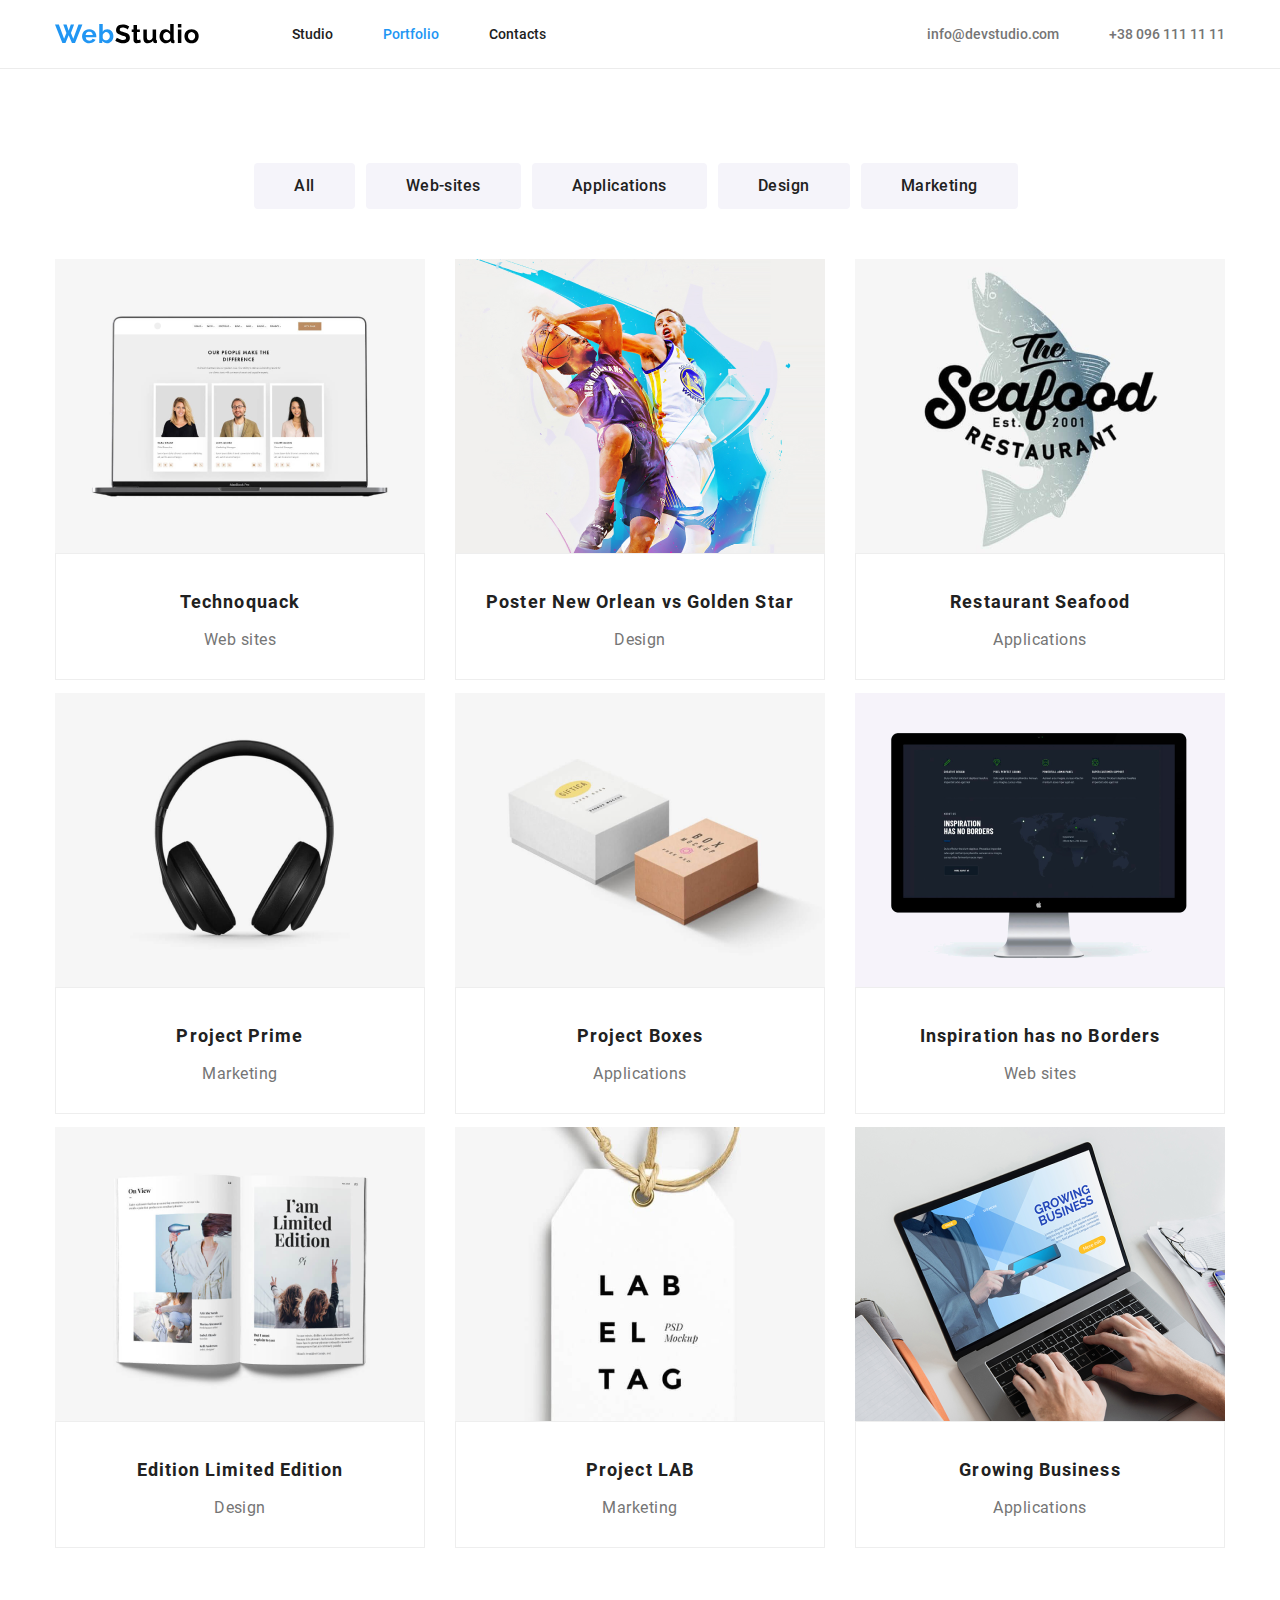
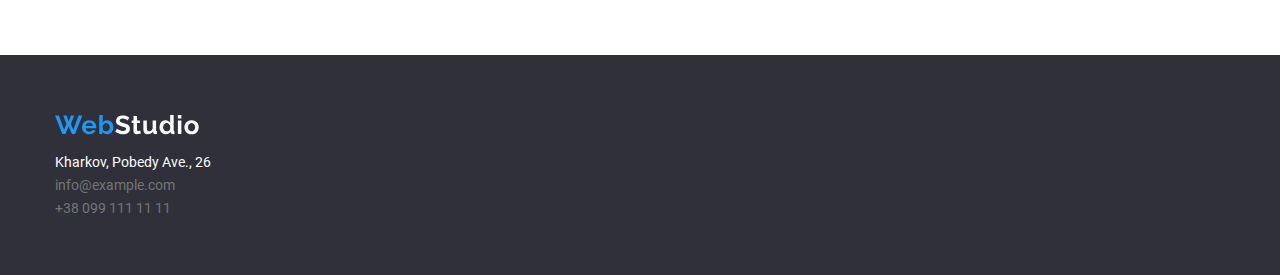
==== portfolio.html @ 290634b2 "sec" ====
<!DOCTYPE html>
<html lang="en">

<head>
	<meta charset="UTF-8">
	<link rel="stylesheet" href="css/styles.css">
	<title>Portfolio</title>
</head>

<body>
	<header class="header">
		<div class="container header-container">
			<a class="header-logo" href="#">
				<img src="img/webstudio-dark.svg" alt="webstudio" width="144" height="20">
			</a>
			<ul class="header-menu">
				<li class="header-menu-item">
					<a href="index.html">Studio</a>
				</li>
				<li class="header-menu-item">
					<a class="active" href="#">Portfolio</a>
				</li>
				<li class="header-menu-item">
					<a href="#footer">Contacts</a>
				</li>
			</ul>
			<ul class="header-menu-right">
				<li class="header-menu-right-item">
					<a href="mailto:info@devstudio.com">info@devstudio.com</a>
				</li>
				<li class="header-menu-right-item">
					<a href="tel:+380961111111">+38 096 111 11 11</a>
				</li>
			</ul>
		</div>
	</header>
	<main>
		<section class="card-link-space">
			<div class="container">
			  <a class="card-link" href="#">All</a>
			  <a class="card-link" href="#">Web-sites</a>
			  <a class="card-link" href="#">Applications</a>
			  <a class="card-link" href="#">Design</a>
			  <a class="card-link" href="#">Marketing</a>
			</div>
		</section>
		<section class="all">
			<div class="container">
				<div class="all-cards">
					<div class="all-card">
						<img src="img/all-1.png" alt="image" width="370" height="294">
						<div class="what">
							<h3 class="what-about">Technoquack</h3>
							<p class="job">Web sites</p>
						</div>
					</div>
					<div class="all-card">
						<img src="img/all-2.png" alt="image" width="370" height="294">
						<div class="what">
							<h3 class="what-about">Poster New Orlean vs Golden Star</h3>
							<p class="job">Design</p>
						</div>
					</div>
					<div class="all-card">
						<img src="img/all-3.png" alt="image" width="370" height="294">
						<div class="what">
							<h3 class="what-about">Restaurant Seafood</h3>
							<p class="job">Applications</p>
						</div>
					</div>
				</div>
				<div class="all-cards">
					<div class="all-card">
						<img src="img/all-4.png" alt="image" width="370" height="294">
						<div class="what">
							<h3 class="what-about">Project Prime</h3>
							<p class="job">Marketing</p>
						</div>
					</div>
					<div class="all-card">
						<img src="img/all-5.png" alt="image" width="370" height="294">
						<div class="what">
							<h3 class="what-about">Project Boxes</h3>
							<p class="job">Applications</p>
						</div>
					</div>
					<div class="all-card">
						<img src="img/all-6.png" alt="image" width="370" height="294">
						<div class="what">
							<h3 class="what-about">Inspiration has no Borders</h3>
							<p class="job">Web sites</p>
						</div>
					</div>
				</div>
				<div class="all-cards">
					<div class="all-card">
						<img src="img/all-7.png" alt="image" width="370" height="294">
						<div class="what">
							<h3 class="what-about">Edition Limited Edition</h3>
							<p class="job">Design</p>
						</div>
					</div>
					<div class="all-card">
						<img src="img/all-8.png" alt="image" width="370" height="294">
						<div class="what">
							<h3 class="what-about">Project LAB</h3>
							<p class="job">Marketing</p>
						</div>
					</div>
					<div class="all-card">
						<img src="img/all-9.png" alt="image" width="370" height="294">
						<div class="what">
							<h3 class="what-about">Growing Business</h3>
							<p class="job">Applications</p>
						</div>
					</div>
				</div>
			</div>
		</section>
	</main>
	<footer class="footer" id="footer">
		<div class="container">
			<a class="footer-logo" href="#">
				<img src="img/webstudio-white.svg" alt="webstudio" width="144" height="20">
			</a>
			<nav class="footer-menu">
				<p class="footer-menu-desc">Kharkov, Pobedy Ave., 26</p>
				<a class="footer-menu-item" href="mailto:info@example.com">info@example.com</a>
				<a class="footer-menu-item" href="tel:+380991111111">+38 099 111 11 11</a>
			</nav>
		</div>
	</footer>
</body>
</html>
---- css/styles.css ----
@import url('reset.css');

@font-face {
	font-family: 'Roboto';
	src: url('../fonts/Roboto-Regular.woff2') format('woff2'),
		url('../fonts/Roboto-Regular.woff') format('woff');
	font-weight: 400;
	font-style: normal;
	font-display: swap;
}

@font-face {
	font-family: 'Roboto';
	src: url('../fonts/Roboto-Medium.woff2') format('woff2'),
		url('../fonts/Roboto-Medium.woff') format('woff');
	font-weight: 500;
	font-style: normal;
	font-display: swap;
}

@font-face {
	font-family: 'Roboto';
	src: url('../fonts/Roboto-Bold.woff2') format('woff2'),
		url('../fonts/Roboto-Bold.woff') format('woff');
	font-weight: 700;
	font-style: normal;
	font-display: swap;
}

@font-face {
	font-family: 'Roboto';
	src: url('../fonts/Roboto-Black.woff2') format('woff2'),
		url('../fonts/Roboto-Black.woff') format('woff');
	font-weight: 900;
	font-style: normal;
	font-display: swap;
}

body {
	font-family: "Roboto";
	color: #212121;
	font-weight: 400;
	font-size: 14px;
}

.container {
	max-width: 1200px;
	padding: 0 15px;
	margin: 0 auto;
}

/* HEADER */
.header {
	padding: 24px 0;
	font-weight: 500;
	border-bottom: 1px solid #ECECEC;
}
.header-container {
	display: flex;
	align-items: center;
	justify-content: space-between;
}

.header-logo {
	margin-right: 93px;
}

.header-menu {
	display: flex;
	gap: 50px;
}

.header-menu-item {}

.header-menu-item a {
	color: inherit;
	text-decoration: none;
}

.header-menu-item a.active {
	color: #2196F3;
}

.header-menu-item:hover a {
	color: #2196F3;
}

.header-menu-right {
	display: flex;
	gap: 50px;
	margin-left: auto;
}

.header-menu-right-item {}

.header-menu-right-item a {
	color: #757575;
	text-decoration: none;
}

.header-menu-right-item:hover a {
	color: #2196F3;
}

/* HERO */

.hero {
	height: 600px;
	background: #2F303A;
	display: flex;
	align-items: center;
	text-align: center;
}

.hero-title {
	font-size: 44px;
	text-transform: uppercase;
	font-weight: 900;
	max-width: 700px;
	margin: 0 auto;
	color: #fff;
	margin-bottom: 30px;
	letter-spacing: 5px;
}

.hero-butoon {
	background: #2196F3;
	color: #fff;
	text-decoration: none;
	cursor: pointer;
	font-weight: 700;
	font-size: 16px;
	padding: 16px 46px 15px;
	border-radius: 4px;
	letter-spacing: 0.96px;
	display: inline-block;
}

.hero-butoon:hover {
	background: #1385e2;
}

/* ABOUT */
.about {
	padding: 94px 0 0;
}

.about-cards {
	display: flex;
	gap: 30px;
}

.about-card {
	flex: 1 1 25%;
}

.about-title {
	margin: 0 0 10px;
	text-transform: uppercase;
	font-weight: 700;
}

.about-desc {
	color: #757575;
	text-align: justify;
}

/* DO */

.do {
	padding: 94px 0;
}

.do-title {
	font-weight: 700;
	font-size: 36px;
	margin: 0 0 50px;
	text-align: center;
}

.do-cards {
	display: flex;
	gap: 30px;
}

.do-card {
	flex: 1 1 28%;
	/* width: 33.3333%*/
	/* flex-grow: 1; */
	/* flex-shrink: 1; */
	/* flex-basis: 300px; */
	height: 294px;
}

.do-card img {
	width: 100%;
	height: 100%;
	object-fit: cover;
}
.team {
	padding: 94px 0;
	background: #F5F4FA;
	height: 648px;
}
.team-cards {
	display: flex;
	gap: 30px;
}
.team-card {
	height: 260px;
	flex: 1 1 28%;
}
.team-card img {
	width: 100%;
	height: 100%;
	object-fit: cover;
}
.name {
	text-transform: uppercase;
	font-weight: 500;
	font-size: 16px;
	letter-spacing: 0.48px;
	text-align: center;
	line-height: normal; 
	padding: 30px 0 10px 0;

}
.portfol {
	border: 1px solid #FFF transparent;
    box-shadow: 0 0 2px 0 #2F303A;
    background: #FFF;
	border-radius: 2px;
}
.job {
	color: #757575;
    text-align: center;
    font-size: 16px;
    font-style: normal;
    font-weight: 400;
    line-height: normal;
    letter-spacing: 0.48px;
	padding: 0 0 30px 0;
}

/* FOOTER */

.footer {
	padding: 60px 0;
	background: #2F303A;
	color: #fff;
}

.footer-logo {
	display: inline-block;
	margin-bottom: 20px;
}

.footer-menu {
	display: flex;
	flex-flow: column;
	gap: 9px;
}

.footer-menu-desc {
	color: #fff;
}

.footer-menu-item {
	color: #757575;
	text-decoration: none;
	align-self: flex-start;
}

.footer-menu-item:hover {
	color: #1385e2;
}
.card-link {
	display: inline-block;
	text-align: center;
	font-weight: 500;
	font-size: 16px;
	color: #212121;
	background: #F5F4FA;
	border-radius: 4px;
	font-style: normal;
    font-weight: 500;
	padding: 10px 40px;
	text-decoration: none;
	line-height: 26px;
    letter-spacing: 0.48px;
	margin: 0 auto;
	margin-right: 8px;
}
.card-link:hover {
    background: #2196F3;
	color: #FFF;
}
.card-link-space {
	padding: 94px 0 50px 0;
	display: flex;
	row-gap: 8px;
}
.all {
	padding-bottom: 94px;
	background: #FFF;
	height: auto;
}
.all-cards {
    display: flex;
	gap: 30px;
	height: 404px;
	margin-bottom: 30px;
}
.all-card {
	height: 294px;
	flex: 1 1 28%;
}
.all-card img {
	width: 100%;
	height: 100%;
	object-fit: cover;
}
.what {
    border: 1px solid #EEE;
    background: #FFF;
}
.what-about {
	font-weight: 700;
	font-size: 18px;
	letter-spacing: 1.08px;
	text-align: center;
	line-height: 36px; 
	padding: 30px 0 10px 0;
	color: #212121;
}
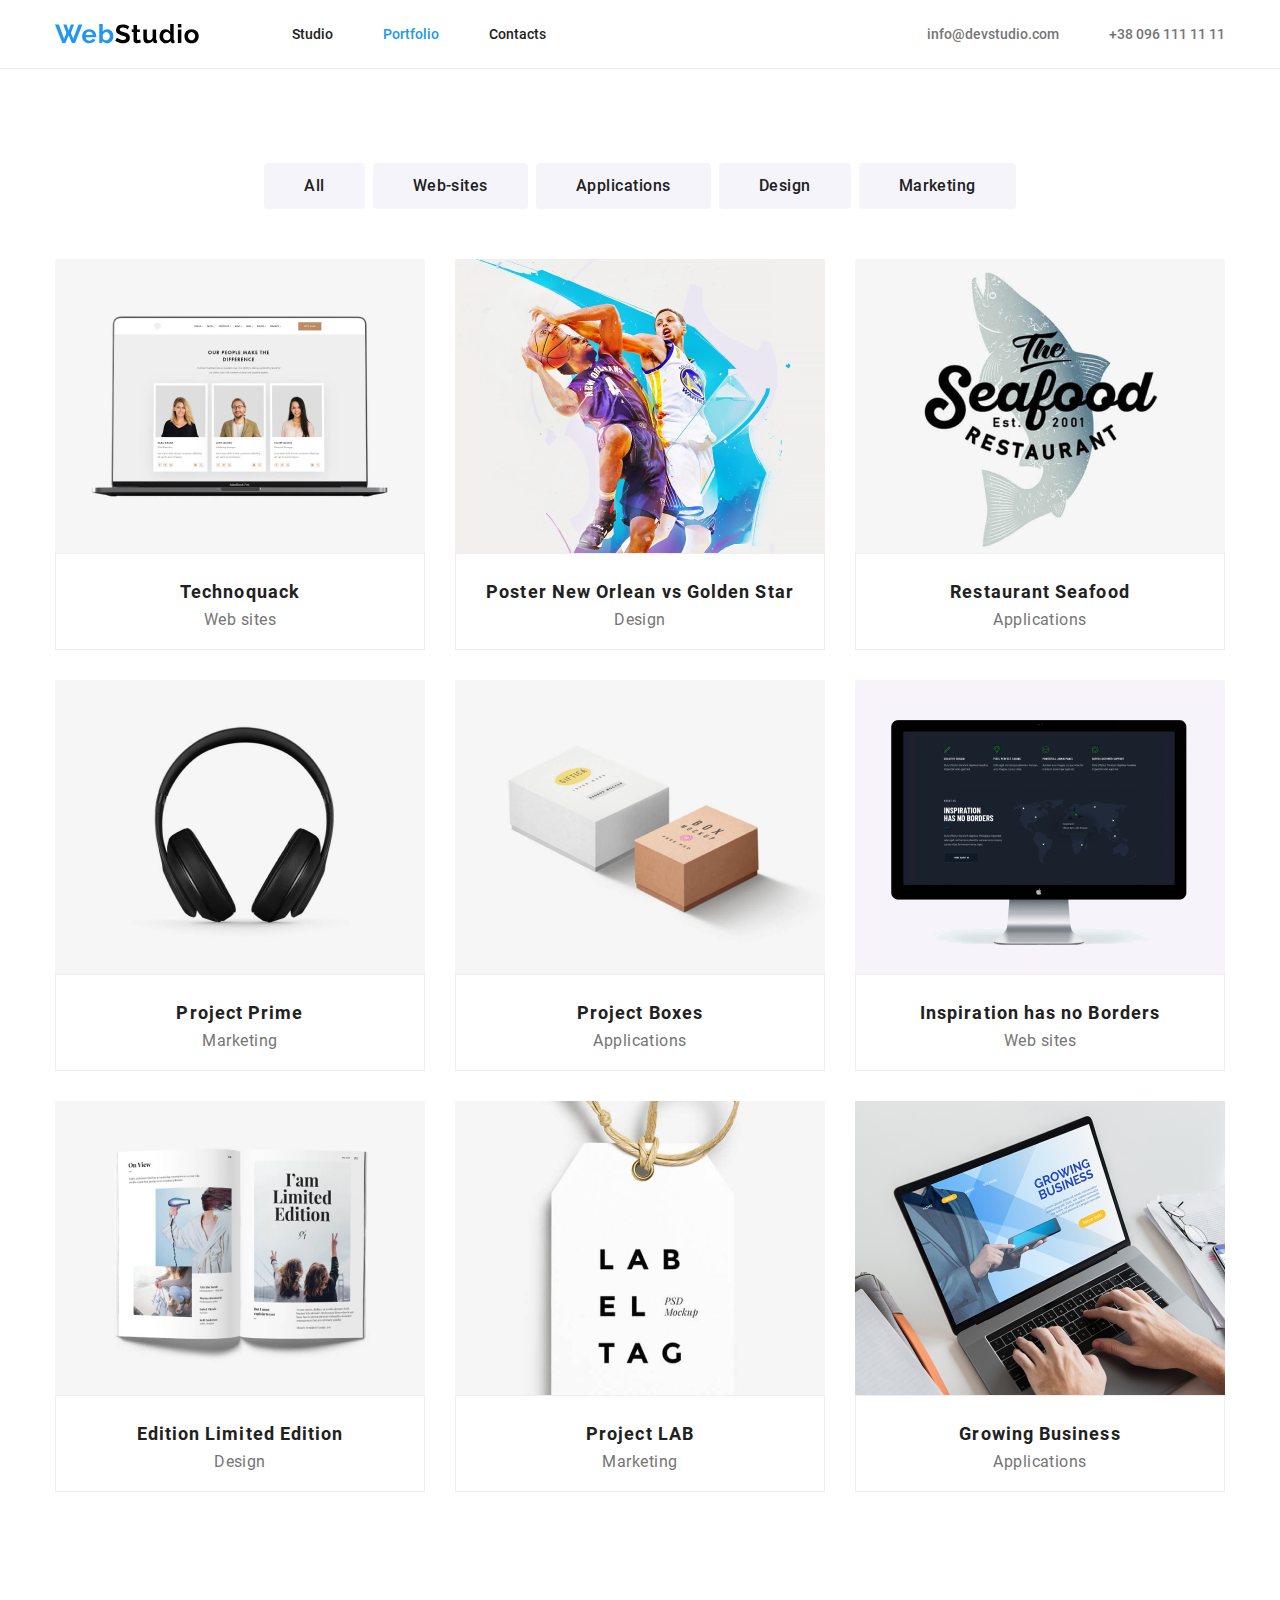
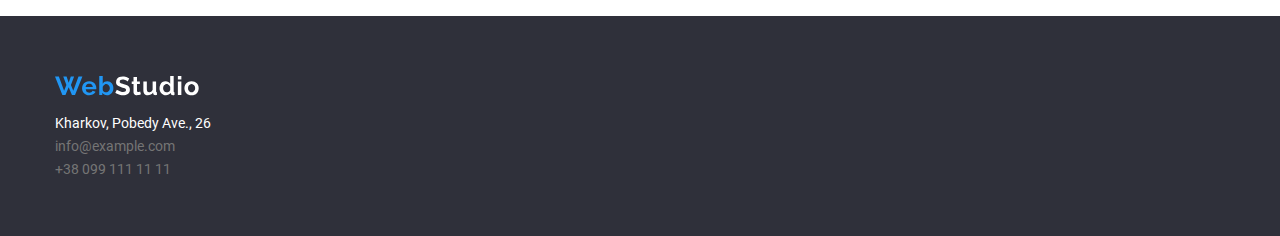
==== commit dabd2b4e: "dz mistakes" ====
--- a/portfolio.html
+++ b/portfolio.html
@@ -35,8 +35,8 @@
 		</div>
 	</header>
 	<main>
-		<section class="card-link-space">
-			<div class="container">
+		<section class="pad">
+			<div class="container card-link-space">
 			  <a class="card-link" href="#">All</a>
 			  <a class="card-link" href="#">Web-sites</a>
 			  <a class="card-link" href="#">Applications</a>
@@ -48,11 +48,11 @@
 			<div class="container">
 				<div class="all-cards">
 					<div class="all-card">
-						<img src="img/all-1.png" alt="image" width="370" height="294">
-						<div class="what">
-							<h3 class="what-about">Technoquack</h3>
-							<p class="job">Web sites</p>
-						</div>
+					  <img src="img/all-1.png" alt="image" width="370" height="294">
+					  <div class="what">
+						<h3 class="what-about">Technoquack</h3>
+						<p class="job">Web sites</p>
+					  </div>
 					</div>
 					<div class="all-card">
 						<img src="img/all-2.png" alt="image" width="370" height="294">
@@ -68,8 +68,6 @@
 							<p class="job">Applications</p>
 						</div>
 					</div>
-				</div>
-				<div class="all-cards">
 					<div class="all-card">
 						<img src="img/all-4.png" alt="image" width="370" height="294">
 						<div class="what">
@@ -91,8 +89,6 @@
 							<p class="job">Web sites</p>
 						</div>
 					</div>
-				</div>
-				<div class="all-cards">
 					<div class="all-card">
 						<img src="img/all-7.png" alt="image" width="370" height="294">
 						<div class="what">
--- a/css/styles.css
+++ b/css/styles.css
@@ -190,6 +190,7 @@
 	/* flex-shrink: 1; */
 	/* flex-basis: 300px; */
 	height: 294px;
+	position: relative;
 }
 
 .do-card img {
@@ -197,6 +198,22 @@
 	height: 100%;
 	object-fit: cover;
 }
+.do-card-title {
+	font-weight: 700;
+	color: #fff;
+	text-transform: uppercase;
+	height: 70px;
+	overflow: hidden;
+	padding: 10px;
+	display: flex;
+	align-items: center;
+	justify-content: center;
+	position: absolute;
+	bottom: 0;
+	left: 0;
+	right: 0;
+	background: rgba(47, 48, 58, .8);
+}
 .team {
 	padding: 94px 0;
 	background: #F5F4FA;
@@ -207,12 +224,12 @@
 	gap: 30px;
 }
 .team-card {
-	height: 260px;
 	flex: 1 1 28%;
+	box-shadow: 0 0 2px 0 #2F303A;
 }
 .team-card img {
 	width: 100%;
-	height: 100%;
+	height: 260px;
 	object-fit: cover;
 }
 .name {
@@ -221,15 +238,16 @@
 	font-size: 16px;
 	letter-spacing: 0.48px;
 	text-align: center;
-	line-height: normal; 
-	padding: 30px 0 10px 0;
+	line-height: normal;
+	margin-bottom: 10px;
+	/*padding: 30px 0 10px 0; */
 
 }
 .portfol {
-	border: 1px solid #FFF transparent;
-    box-shadow: 0 0 2px 0 #2F303A;
+	border: 1px solid #FFF;
     background: #FFF;
 	border-radius: 2px;
+	padding: 30px;
 }
 .job {
 	color: #757575;
@@ -239,7 +257,7 @@
     font-weight: 400;
     line-height: normal;
     letter-spacing: 0.48px;
-	padding: 0 0 30px 0;
+	/*padding: 0 0 30px 0; */
 }
 
 /* FOOTER */
@@ -274,55 +292,55 @@
 .footer-menu-item:hover {
 	color: #1385e2;
 }
+.pad {
+	padding: 94px 0 50px 0;
+}
 .card-link {
-	display: inline-block;
-	text-align: center;
 	font-weight: 500;
 	font-size: 16px;
 	color: #212121;
 	background: #F5F4FA;
 	border-radius: 4px;
-	font-style: normal;
-    font-weight: 500;
 	padding: 10px 40px;
 	text-decoration: none;
 	line-height: 26px;
     letter-spacing: 0.48px;
-	margin: 0 auto;
-	margin-right: 8px;
+	/*margin: 0 auto;
+	margin-right: 8px; */
 }
 .card-link:hover {
     background: #2196F3;
 	color: #FFF;
 }
 .card-link-space {
-	padding: 94px 0 50px 0;
-	display: flex;
-	row-gap: 8px;
+	display: flex;
+	gap: 8px;
+	justify-content: center;
 }
 .all {
 	padding-bottom: 94px;
 	background: #FFF;
-	height: auto;
+	/*height: auto; */
 }
 .all-cards {
     display: flex;
+	flex-wrap: wrap;
 	gap: 30px;
-	height: 404px;
+	/*height: 404px; */
 	margin-bottom: 30px;
 }
 .all-card {
-	height: 294px;
 	flex: 1 1 28%;
 }
-.all-card img {
+/*.cartn all-card img {
 	width: 100%;
 	height: 100%;
 	object-fit: cover;
-}
+} */
 .what {
     border: 1px solid #EEE;
     background: #FFF;
+	padding: 20px;
 }
 .what-about {
 	font-weight: 700;
@@ -330,7 +348,7 @@
 	letter-spacing: 1.08px;
 	text-align: center;
 	line-height: 36px; 
-	padding: 30px 0 10px 0;
+	 
 	color: #212121;
 }
 
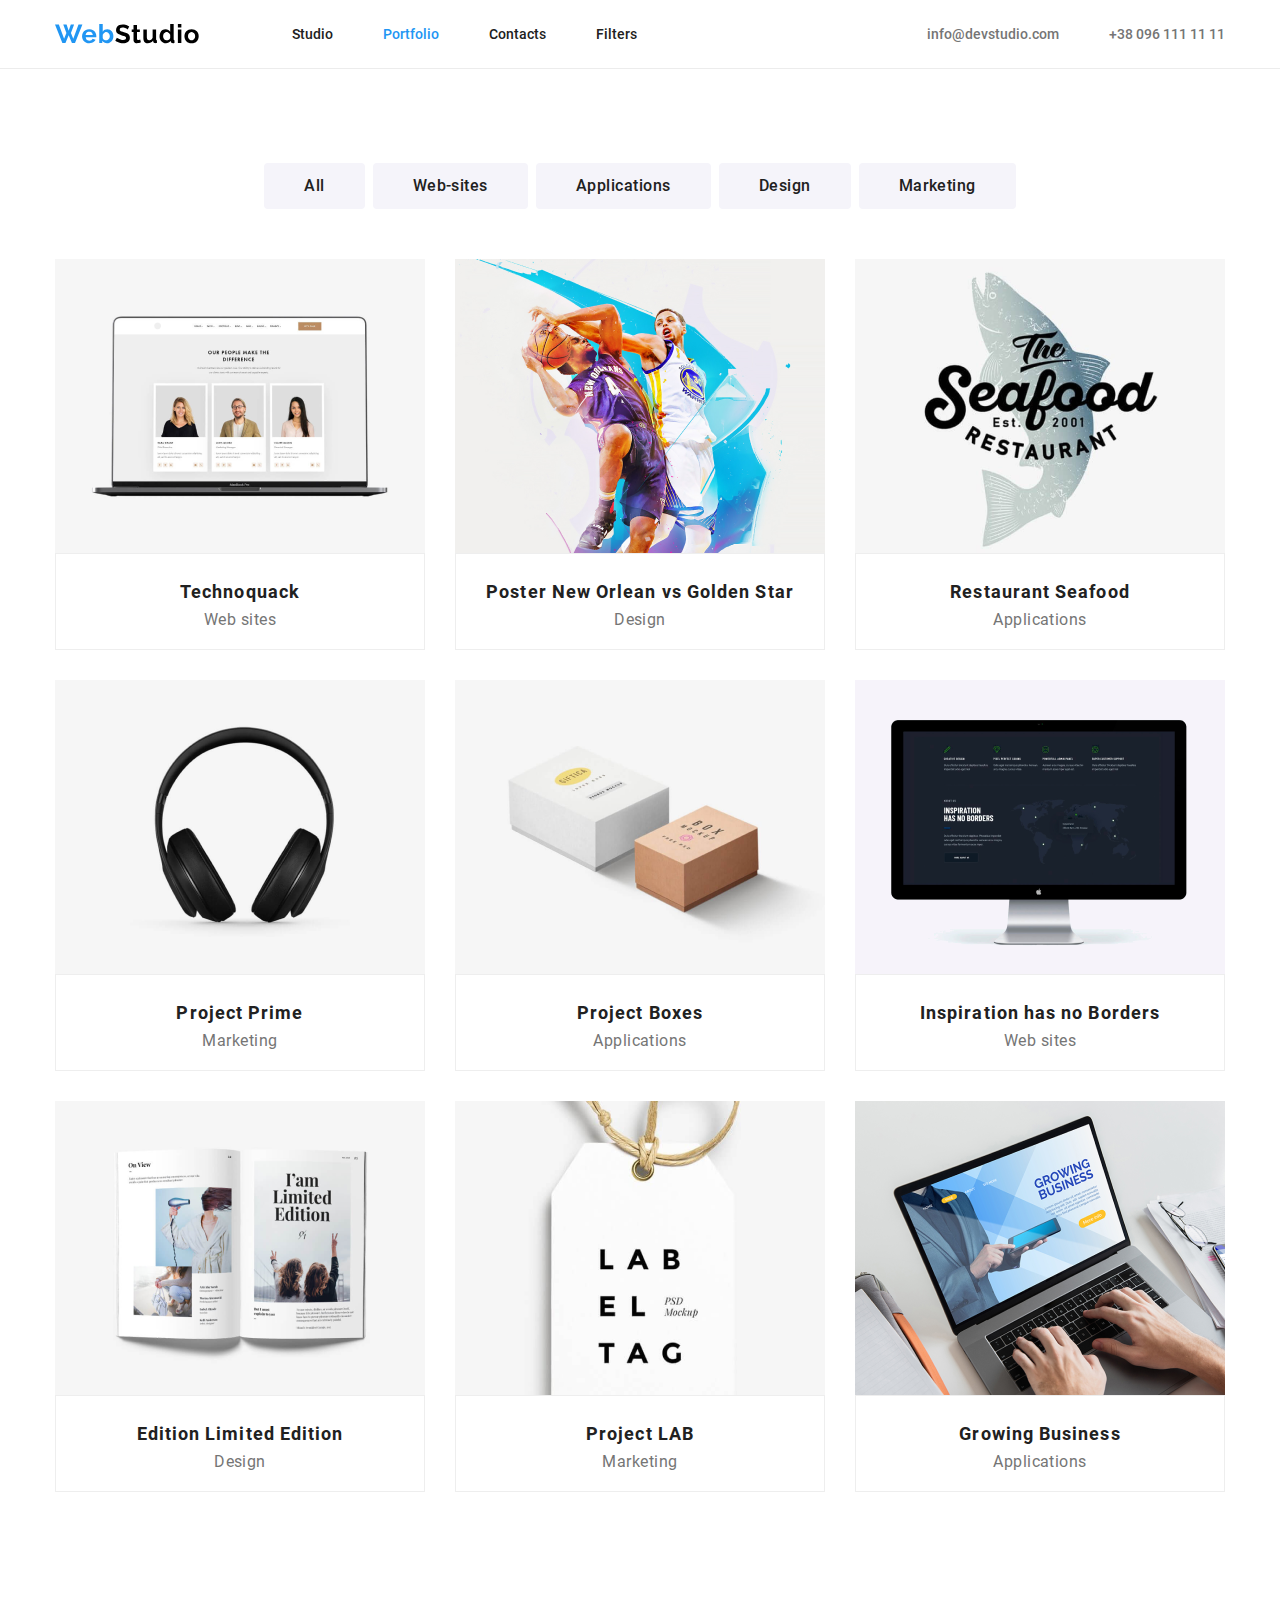
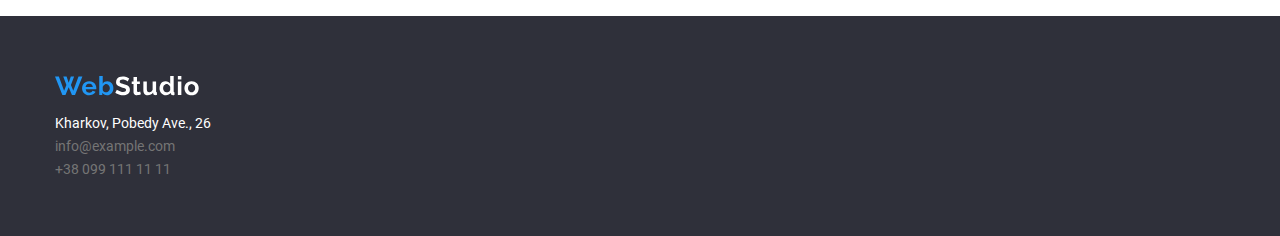
==== commit f725a24a: "half" ====
--- a/portfolio.html
+++ b/portfolio.html
@@ -13,7 +13,7 @@
 			<a class="header-logo" href="#">
 				<img src="img/webstudio-dark.svg" alt="webstudio" width="144" height="20">
 			</a>
-			<ul class="header-menu">
+			<ul class="header-menu cartn">
 				<li class="header-menu-item">
 					<a href="index.html">Studio</a>
 				</li>
@@ -22,6 +22,31 @@
 				</li>
 				<li class="header-menu-item">
 					<a href="#footer">Contacts</a>
+				</li>
+				<li class="header-menu-item">
+					<a href="#">Filters</a>
+					<ul class="header-second-menu">
+						<li class="second-menu">
+							<a href="#">Web sites</a>
+						</li>
+						<li class="second-menu">
+							<a href="#">Design</a>
+						</li>
+						<li>
+							<a href="#">Applications</a>
+						</li>
+						<li>
+							<a href="#">Marketing</a>
+						</li>
+						<li>
+							<a href="#">More</a>
+							<ul>
+								<li>
+                                   <a href="#">All</a>
+								</li>
+							</ul>
+						</li>
+					</ul>
 				</li>
 			</ul>
 			<ul class="header-menu-right">
@@ -48,63 +73,117 @@
 			<div class="container">
 				<div class="all-cards">
 					<div class="all-card">
-					  <img src="img/all-1.png" alt="image" width="370" height="294">
+					  <div class="cartn">
+					    <img src="img/all-1.png" alt="image" width="370" height="294">
+					    <div class="absolute">The resource offers comprehensive offers
+						 with different levels of functionality and services. All this
+						 will allow the visitor to obtain useful information about the
+						 company or individual.</div>
+					  </div>
 					  <div class="what">
 						<h3 class="what-about">Technoquack</h3>
 						<p class="job">Web sites</p>
 					  </div>
 					</div>
 					<div class="all-card">
-						<img src="img/all-2.png" alt="image" width="370" height="294">
+						<div class="cartn">
+						  <img src="img/all-2.png" alt="image" width="370" height="294">
+						  <div class="absolute">The resource offers comprehensive offers
+							 with different levels of functionality and services. All this
+							 will allow the visitor to obtain useful information about the
+							 company or individual.</div>
+						  </div>
 						<div class="what">
 							<h3 class="what-about">Poster New Orlean vs Golden Star</h3>
 							<p class="job">Design</p>
 						</div>
 					</div>
 					<div class="all-card">
-						<img src="img/all-3.png" alt="image" width="370" height="294">
+						<div class="cartn">
+							<img src="img/all-3.png" alt="image" width="370" height="294">
+							<div class="absolute">The resource offers comprehensive offers
+							 with different levels of functionality and services. All this
+							 will allow the visitor to obtain useful information about the
+							 company or individual.</div>
+						</div>
 						<div class="what">
 							<h3 class="what-about">Restaurant Seafood</h3>
 							<p class="job">Applications</p>
 						</div>
 					</div>
 					<div class="all-card">
-						<img src="img/all-4.png" alt="image" width="370" height="294">
+						<div class="cartn">
+							<img src="img/all-4.png" alt="image" width="370" height="294">
+							<div class="absolute">The resource offers comprehensive offers
+							 with different levels of functionality and services. All this
+							 will allow the visitor to obtain useful information about the
+							 company or individual.</div>
+						  </div>
 						<div class="what">
 							<h3 class="what-about">Project Prime</h3>
 							<p class="job">Marketing</p>
 						</div>
 					</div>
 					<div class="all-card">
-						<img src="img/all-5.png" alt="image" width="370" height="294">
+						<div class="cartn">
+							<img src="img/all-5.png" alt="image" width="370" height="294">
+							<div class="absolute">The resource offers comprehensive offers
+							 with different levels of functionality and services. All this
+							 will allow the visitor to obtain useful information about the
+							 company or individual.</div>
+						  </div>
 						<div class="what">
 							<h3 class="what-about">Project Boxes</h3>
 							<p class="job">Applications</p>
 						</div>
 					</div>
 					<div class="all-card">
-						<img src="img/all-6.png" alt="image" width="370" height="294">
+						<div class="cartn">
+							<img src="img/all-6.png" alt="image" width="370" height="294">
+							<div class="absolute">The resource offers comprehensive offers
+							 with different levels of functionality and services. All this
+							 will allow the visitor to obtain useful information about the
+							 company or individual.</div>
+						  </div>
 						<div class="what">
 							<h3 class="what-about">Inspiration has no Borders</h3>
 							<p class="job">Web sites</p>
 						</div>
 					</div>
 					<div class="all-card">
-						<img src="img/all-7.png" alt="image" width="370" height="294">
+						<div class="cartn">
+							<img src="img/all-7.png" alt="image" width="370" height="294">
+							<div class="absolute">The resource offers comprehensive offers
+							 with different levels of functionality and services. All this
+							 will allow the visitor to obtain useful information about the
+							 company or individual.</div>
+						  </div>
 						<div class="what">
 							<h3 class="what-about">Edition Limited Edition</h3>
 							<p class="job">Design</p>
 						</div>
 					</div>
 					<div class="all-card">
-						<img src="img/all-8.png" alt="image" width="370" height="294">
+						<div class="cartn">
+							<img src="img/all-8.png" alt="image" width="370" height="294">
+							<div class="absolute">The resource offers comprehensive offers
+							 with different levels of functionality and services. All this
+							 will allow the visitor to obtain useful information about the
+							 company or individual.</div>
+						  </div>
 						<div class="what">
 							<h3 class="what-about">Project LAB</h3>
 							<p class="job">Marketing</p>
 						</div>
 					</div>
 					<div class="all-card">
-						<img src="img/all-9.png" alt="image" width="370" height="294">
+						<div class="cartn">
+							<img src="img/all-9.png" alt="image" width="370" height="294">
+							<div class="absolute">The resource offers comprehensive offers
+							 with different levels of functionality and services. All this
+							 will allow the visitor to obtain useful information about the
+							 company or individual.</div>
+						  </div>
 						<div class="what">
 							<h3 class="what-about">Growing Business</h3>
 							<p class="job">Applications</p>
--- a/css/styles.css
+++ b/css/styles.css
@@ -83,6 +83,37 @@
 
 .header-menu-item:hover a {
 	color: #2196F3;
+}
+.second-menu>li {
+	background: #FFF;
+	position: relative;
+}
+
+.second-menu>li a {
+	display: block;
+	color: #FFF;
+	padding: 10px 30px;
+	text-transform: uppercase;
+	text-decoration: none;
+}
+.header-second-menu {
+	position: absolute;
+	left: 0;
+	top: 100%;
+	padding: 20px 0 0;
+	display: none;
+	background: #FFF;
+}
+
+.header-second-menu a {
+	background: #2196F3;
+}
+
+.header-menu>li:hover .header-second-menu {
+	display: block;
+}
+.cartn>li {
+	position: relative;
 }
 
 .header-menu-right {
@@ -348,8 +379,35 @@
 	letter-spacing: 1.08px;
 	text-align: center;
 	line-height: 36px; 
-	 
 	color: #212121;
 }
-
-
+.absolute {
+	position: absolute;
+	top: 258px;
+	/*width: 370px;
+	height: 294px; */
+	top: 0;
+	bottom: 0;
+	left: 0;
+	right: 0;
+	background: rgba(33, 150, 243, 0.90);
+	color: #FFF;
+	z-index: 10;
+	padding: 63px 24px;
+	display: flex;
+	justify-content: center;
+	align-items: center;
+	font-size: 18px;
+	font-weight: 400px;
+	line-height: 28px;
+	letter-spacing: 0.54px;
+	display: none;
+}
+.cartn {
+	position: relative;
+}
+.all-card:hover .absolute {
+	display: block;
+}
+
+
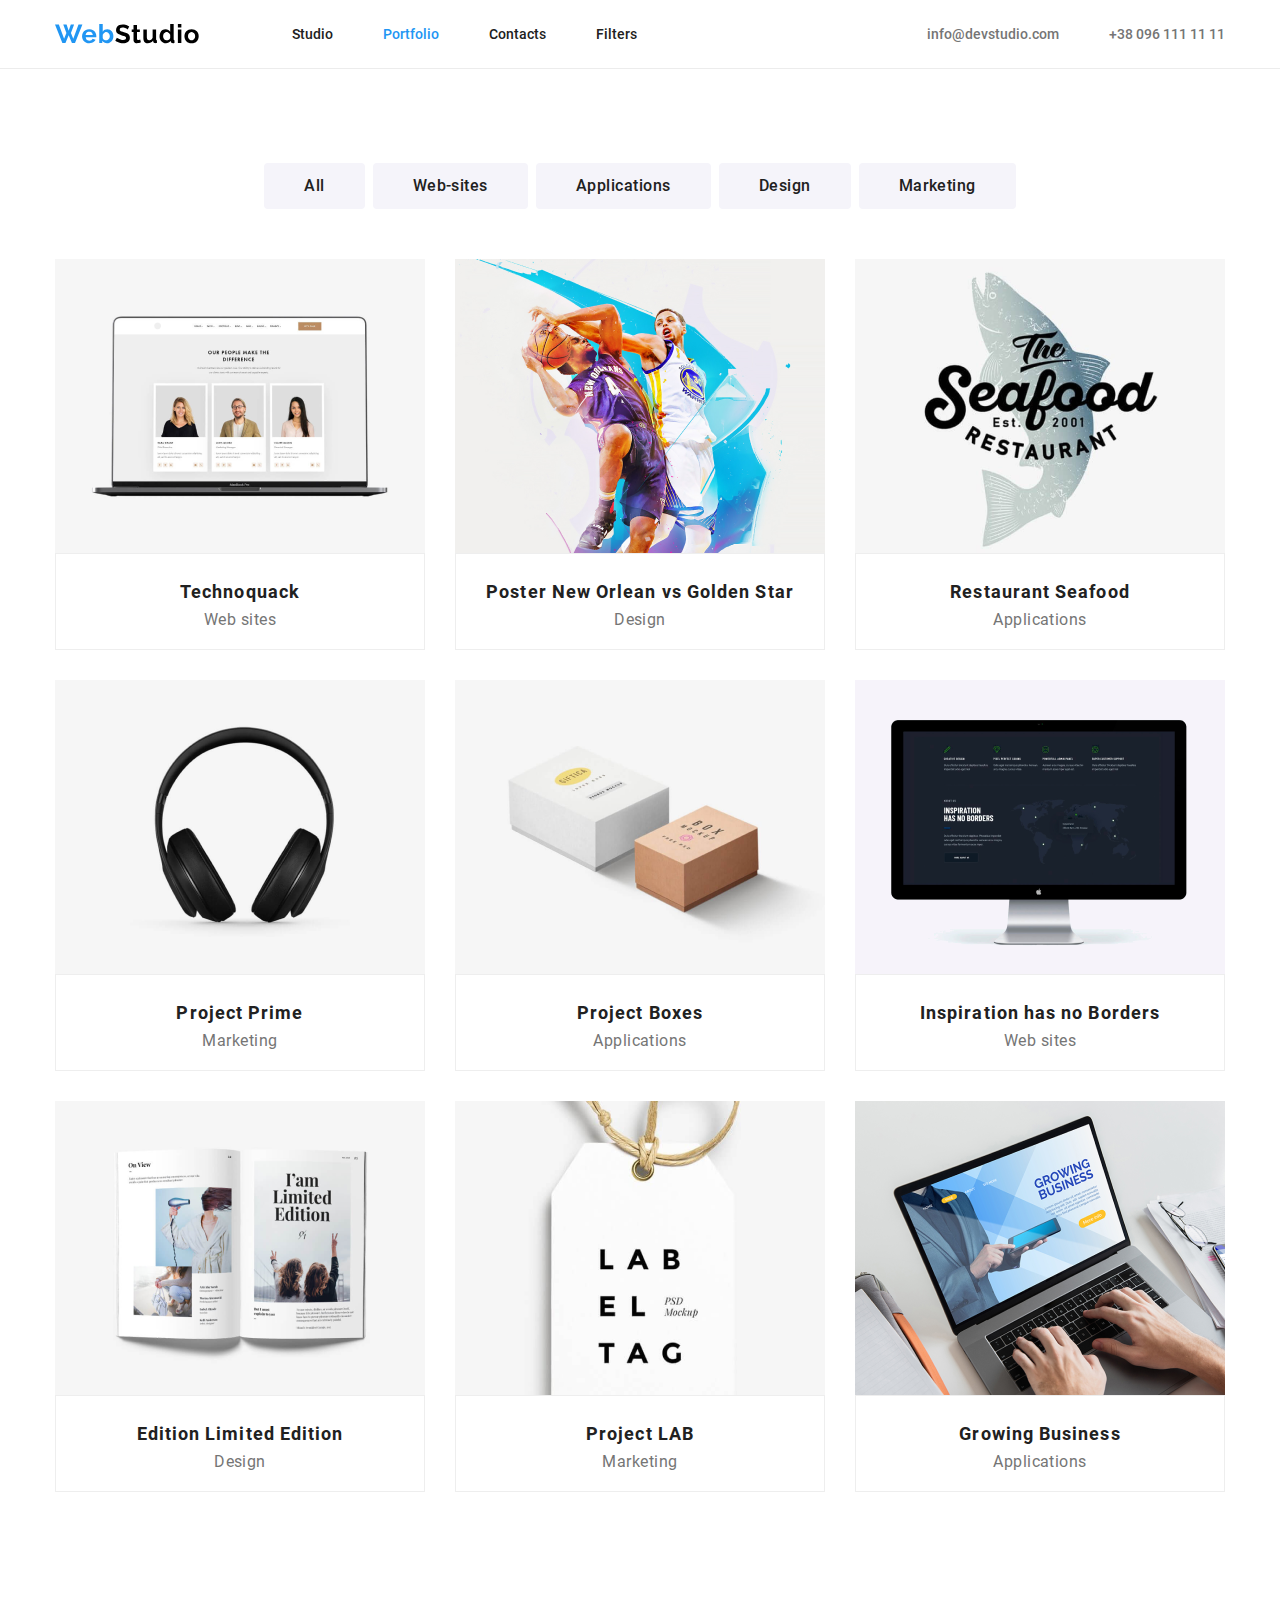
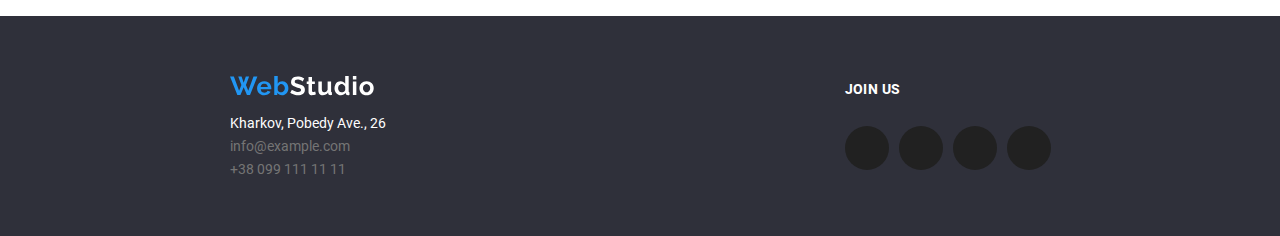
==== commit 91bb8f8a: "dz-12" ====
--- a/portfolio.html
+++ b/portfolio.html
@@ -1,209 +1,264 @@
 <!DOCTYPE html>
 <html lang="en">
+  <head>
+    <meta charset="UTF-8" />
+    <link rel="stylesheet" href="css/styles.css" />
+    <title>Portfolio</title>
+  </head>
 
-<head>
-	<meta charset="UTF-8">
-	<link rel="stylesheet" href="css/styles.css">
-	<title>Portfolio</title>
-</head>
-
-<body>
-	<header class="header">
-		<div class="container header-container">
-			<a class="header-logo" href="#">
-				<img src="img/webstudio-dark.svg" alt="webstudio" width="144" height="20">
-			</a>
-			<ul class="header-menu cartn">
-				<li class="header-menu-item">
-					<a href="index.html">Studio</a>
-				</li>
-				<li class="header-menu-item">
-					<a class="active" href="#">Portfolio</a>
-				</li>
-				<li class="header-menu-item">
-					<a href="#footer">Contacts</a>
-				</li>
-				<li class="header-menu-item">
-					<a href="#">Filters</a>
-					<ul class="header-second-menu">
-						<li class="second-menu">
-							<a href="#">Web sites</a>
-						</li>
-						<li class="second-menu">
-							<a href="#">Design</a>
-						</li>
-						<li>
-							<a href="#">Applications</a>
-						</li>
-						<li>
-							<a href="#">Marketing</a>
-						</li>
-						<li>
-							<a href="#">More</a>
-							<ul>
-								<li>
-                                   <a href="#">All</a>
-								</li>
-							</ul>
-						</li>
-					</ul>
-				</li>
-			</ul>
-			<ul class="header-menu-right">
-				<li class="header-menu-right-item">
-					<a href="mailto:info@devstudio.com">info@devstudio.com</a>
-				</li>
-				<li class="header-menu-right-item">
-					<a href="tel:+380961111111">+38 096 111 11 11</a>
-				</li>
-			</ul>
-		</div>
-	</header>
-	<main>
-		<section class="pad">
-			<div class="container card-link-space">
-			  <a class="card-link" href="#">All</a>
-			  <a class="card-link" href="#">Web-sites</a>
-			  <a class="card-link" href="#">Applications</a>
-			  <a class="card-link" href="#">Design</a>
-			  <a class="card-link" href="#">Marketing</a>
-			</div>
-		</section>
-		<section class="all">
-			<div class="container">
-				<div class="all-cards">
-					<div class="all-card">
-					  <div class="cartn">
-					    <img src="img/all-1.png" alt="image" width="370" height="294">
-					    <div class="absolute">The resource offers comprehensive offers
-						 with different levels of functionality and services. All this
-						 will allow the visitor to obtain useful information about the
-						 company or individual.</div>
-					  </div>
-					  <div class="what">
-						<h3 class="what-about">Technoquack</h3>
-						<p class="job">Web sites</p>
-					  </div>
-					</div>
-					<div class="all-card">
-						<div class="cartn">
-						  <img src="img/all-2.png" alt="image" width="370" height="294">
-						  <div class="absolute">The resource offers comprehensive offers
-							 with different levels of functionality and services. All this
-							 will allow the visitor to obtain useful information about the
-							 company or individual.</div>
-						  </div>
-						<div class="what">
-							<h3 class="what-about">Poster New Orlean vs Golden Star</h3>
-							<p class="job">Design</p>
-						</div>
-					</div>
-					<div class="all-card">
-						<div class="cartn">
-							<img src="img/all-3.png" alt="image" width="370" height="294">
-							<div class="absolute">The resource offers comprehensive offers
-							 with different levels of functionality and services. All this
-							 will allow the visitor to obtain useful information about the
-							 company or individual.</div>
-						</div>
-						<div class="what">
-							<h3 class="what-about">Restaurant Seafood</h3>
-							<p class="job">Applications</p>
-						</div>
-					</div>
-					<div class="all-card">
-						<div class="cartn">
-							<img src="img/all-4.png" alt="image" width="370" height="294">
-							<div class="absolute">The resource offers comprehensive offers
-							 with different levels of functionality and services. All this
-							 will allow the visitor to obtain useful information about the
-							 company or individual.</div>
-						  </div>
-						<div class="what">
-							<h3 class="what-about">Project Prime</h3>
-							<p class="job">Marketing</p>
-						</div>
-					</div>
-					<div class="all-card">
-						<div class="cartn">
-							<img src="img/all-5.png" alt="image" width="370" height="294">
-							<div class="absolute">The resource offers comprehensive offers
-							 with different levels of functionality and services. All this
-							 will allow the visitor to obtain useful information about the
-							 company or individual.</div>
-						  </div>
-						<div class="what">
-							<h3 class="what-about">Project Boxes</h3>
-							<p class="job">Applications</p>
-						</div>
-					</div>
-					<div class="all-card">
-						<div class="cartn">
-							<img src="img/all-6.png" alt="image" width="370" height="294">
-							<div class="absolute">The resource offers comprehensive offers
-							 with different levels of functionality and services. All this
-							 will allow the visitor to obtain useful information about the
-							 company or individual.</div>
-						  </div>
-						<div class="what">
-							<h3 class="what-about">Inspiration has no Borders</h3>
-							<p class="job">Web sites</p>
-						</div>
-					</div>
-					<div class="all-card">
-						<div class="cartn">
-							<img src="img/all-7.png" alt="image" width="370" height="294">
-							<div class="absolute">The resource offers comprehensive offers
-							 with different levels of functionality and services. All this
-							 will allow the visitor to obtain useful information about the
-							 company or individual.</div>
-						  </div>
-						<div class="what">
-							<h3 class="what-about">Edition Limited Edition</h3>
-							<p class="job">Design</p>
-						</div>
-					</div>
-					<div class="all-card">
-						<div class="cartn">
-							<img src="img/all-8.png" alt="image" width="370" height="294">
-							<div class="absolute">The resource offers comprehensive offers
-							 with different levels of functionality and services. All this
-							 will allow the visitor to obtain useful information about the
-							 company or individual.</div>
-						  </div>
-						<div class="what">
-							<h3 class="what-about">Project LAB</h3>
-							<p class="job">Marketing</p>
-						</div>
-					</div>
-					<div class="all-card">
-						<div class="cartn">
-							<img src="img/all-9.png" alt="image" width="370" height="294">
-							<div class="absolute">The resource offers comprehensive offers
-							 with different levels of functionality and services. All this
-							 will allow the visitor to obtain useful information about the
-							 company or individual.</div>
-						  </div>
-						<div class="what">
-							<h3 class="what-about">Growing Business</h3>
-							<p class="job">Applications</p>
-						</div>
-					</div>
-				</div>
-			</div>
-		</section>
-	</main>
-	<footer class="footer" id="footer">
-		<div class="container">
-			<a class="footer-logo" href="#">
-				<img src="img/webstudio-white.svg" alt="webstudio" width="144" height="20">
-			</a>
-			<nav class="footer-menu">
-				<p class="footer-menu-desc">Kharkov, Pobedy Ave., 26</p>
-				<a class="footer-menu-item" href="mailto:info@example.com">info@example.com</a>
-				<a class="footer-menu-item" href="tel:+380991111111">+38 099 111 11 11</a>
-			</nav>
-		</div>
-	</footer>
-</body>
-</html>+  <body>
+    <header class="header">
+      <div class="container header-container">
+        <a class="header-logo" href="#">
+          <img
+            src="img/webstudio-dark.svg"
+            alt="webstudio"
+            width="144"
+            height="20"
+          />
+        </a>
+        <ul class="header-menu">
+          <li class="header-menu-item">
+            <a href="index.html">Studio</a>
+          </li>
+          <li class="header-menu-item">
+            <a class="active" href="#">Portfolio</a>
+          </li>
+          <li class="header-menu-item">
+            <a href="#footer">Contacts</a>
+          </li>
+          <li class="header-menu-item">
+            <a href="#">Filters</a>
+            <ul class="header-second-menu">
+              <li class="second-menu">
+                <a href="#">Web sites</a>
+              </li>
+              <li class="second-menu">
+                <a href="#">Design</a>
+              </li>
+              <li class="second-menu">
+                <a href="#">Applications</a>
+              </li>
+              <li class="second-menu">
+                <a href="#">Marketing</a>
+              </li>
+              <li class="second-menu">
+                <a href="#">More</a>
+                <ul class="header-third-menu">
+                  <li>
+                    <a href="#">All</a>
+                  </li>
+                </ul>
+              </li>
+            </ul>
+          </li>
+        </ul>
+        <ul class="header-menu-right">
+          <li class="header-menu-right-item">
+            <a href="mailto:info@devstudio.com">info@devstudio.com</a>
+          </li>
+          <li class="header-menu-right-item">
+            <a href="tel:+380961111111">+38 096 111 11 11</a>
+          </li>
+        </ul>
+      </div>
+    </header>
+    <main>
+      <section class="pad">
+        <div class="container card-link-space">
+          <a class="card-link" href="#">All</a>
+          <a class="card-link" href="#">Web-sites</a>
+          <a class="card-link" href="#">Applications</a>
+          <a class="card-link" href="#">Design</a>
+          <a class="card-link" href="#">Marketing</a>
+        </div>
+      </section>
+      <section class="all">
+        <div class="container">
+          <div class="all-cards">
+            <div class="all-card">
+              <div class="cartn">
+                <img src="img/all-1.png" alt="image" width="370" height="294" />
+                <div class="absolute">
+                  The resource offers comprehensive offers with different levels
+                  of functionality and services. All this will allow the visitor
+                  to obtain useful information about the company or individual.
+                </div>
+              </div>
+              <div class="what">
+                <h3 class="what-about">Technoquack</h3>
+                <p class="job">Web sites</p>
+              </div>
+            </div>
+            <div class="all-card">
+              <div class="cartn">
+                <img src="img/all-2.png" alt="image" width="370" height="294" />
+                <div class="absolute">
+                  The resource offers comprehensive offers with different levels
+                  of functionality and services. All this will allow the visitor
+                  to obtain useful information about the company or individual.
+                </div>
+              </div>
+              <div class="what">
+                <h3 class="what-about">Poster New Orlean vs Golden Star</h3>
+                <p class="job">Design</p>
+              </div>
+            </div>
+            <div class="all-card">
+              <div class="cartn">
+                <img src="img/all-3.png" alt="image" width="370" height="294" />
+                <div class="absolute">
+                  The resource offers comprehensive offers with different levels
+                  of functionality and services. All this will allow the visitor
+                  to obtain useful information about the company or individual.
+                </div>
+              </div>
+              <div class="what">
+                <h3 class="what-about">Restaurant Seafood</h3>
+                <p class="job">Applications</p>
+              </div>
+            </div>
+            <div class="all-card">
+              <div class="cartn">
+                <img src="img/all-4.png" alt="image" width="370" height="294" />
+                <div class="absolute">
+                  The resource offers comprehensive offers with different levels
+                  of functionality and services. All this will allow the visitor
+                  to obtain useful information about the company or individual.
+                </div>
+              </div>
+              <div class="what">
+                <h3 class="what-about">Project Prime</h3>
+                <p class="job">Marketing</p>
+              </div>
+            </div>
+            <div class="all-card">
+              <div class="cartn">
+                <img src="img/all-5.png" alt="image" width="370" height="294" />
+                <div class="absolute">
+                  The resource offers comprehensive offers with different levels
+                  of functionality and services. All this will allow the visitor
+                  to obtain useful information about the company or individual.
+                </div>
+              </div>
+              <div class="what">
+                <h3 class="what-about">Project Boxes</h3>
+                <p class="job">Applications</p>
+              </div>
+            </div>
+            <div class="all-card">
+              <div class="cartn">
+                <img src="img/all-6.png" alt="image" width="370" height="294" />
+                <div class="absolute">
+                  The resource offers comprehensive offers with different levels
+                  of functionality and services. All this will allow the visitor
+                  to obtain useful information about the company or individual.
+                </div>
+              </div>
+              <div class="what">
+                <h3 class="what-about">Inspiration has no Borders</h3>
+                <p class="job">Web sites</p>
+              </div>
+            </div>
+            <div class="all-card">
+              <div class="cartn">
+                <img src="img/all-7.png" alt="image" width="370" height="294" />
+                <div class="absolute">
+                  The resource offers comprehensive offers with different levels
+                  of functionality and services. All this will allow the visitor
+                  to obtain useful information about the company or individual.
+                </div>
+              </div>
+              <div class="what">
+                <h3 class="what-about">Edition Limited Edition</h3>
+                <p class="job">Design</p>
+              </div>
+            </div>
+            <div class="all-card">
+              <div class="cartn">
+                <img src="img/all-8.png" alt="image" width="370" height="294" />
+                <div class="absolute">
+                  The resource offers comprehensive offers with different levels
+                  of functionality and services. All this will allow the visitor
+                  to obtain useful information about the company or individual.
+                </div>
+              </div>
+              <div class="what">
+                <h3 class="what-about">Project LAB</h3>
+                <p class="job">Marketing</p>
+              </div>
+            </div>
+            <div class="all-card">
+              <div class="cartn">
+                <img src="img/all-9.png" alt="image" width="370" height="294" />
+                <div class="absolute">
+                  The resource offers comprehensive offers with different levels
+                  of functionality and services. All this will allow the visitor
+                  to obtain useful information about the company or individual.
+                </div>
+              </div>
+              <div class="what">
+                <h3 class="what-about">Growing Business</h3>
+                <p class="job">Applications</p>
+              </div>
+            </div>
+          </div>
+        </div>
+      </section>
+    </main>
+    <footer class="footer" id="footer">
+      <div class="container">
+        <a class="footer-logo" href="#">
+          <img
+            src="img/webstudio-white.svg"
+            alt="webstudio"
+            width="144"
+            height="20"
+          />
+        </a>
+        <nav class="footer-menu">
+          <p class="footer-menu-desc">Kharkov, Pobedy Ave., 26</p>
+          <a class="footer-menu-item" href="mailto:info@example.com"
+            >info@example.com</a
+          >
+          <a class="footer-menu-item" href="tel:+380991111111"
+            >+38 099 111 11 11</a
+          >
+        </nav>
+      </div>
+      <div class="container"> 
+        <h3 class="join">Join us</h3>
+        <ul class="join-cards">
+        <li>
+          <a href="#">
+          <svg> 
+            <use href="#insta2"></use> 
+          </svg>
+          </a>
+        </li>
+        <li>
+          <a href="#">
+            <svg> 
+            <use href="#twitter2"></use> 
+            </svg>
+          </a>
+          </li>
+          <li>
+          <a href="#">
+            <svg> 
+            <use href="#facebook2"></use> 
+            </svg>
+          </a>
+          </li>
+          <li>
+          <a href="#">
+            <svg> 
+            <use href="#linkedin2"></use> 
+            </svg>
+          </a>
+          </li>
+        </ul>
+      </div>
+    </footer>
+  </body>
+</html>
--- a/css/styles.css
+++ b/css/styles.css
@@ -70,7 +70,9 @@
 	gap: 50px;
 }
 
-.header-menu-item {}
+.header-menu-item, .second-menu {
+	position: relative;
+}
 
 .header-menu-item a {
 	color: inherit;
@@ -81,41 +83,40 @@
 	color: #2196F3;
 }
 
-.header-menu-item:hover a {
-	color: #2196F3;
-}
-.second-menu>li {
-	background: #FFF;
-	position: relative;
-}
-
-.second-menu>li a {
+.header-menu-item:hover .header-second-menu {
 	display: block;
-	color: #FFF;
-	padding: 10px 30px;
-	text-transform: uppercase;
-	text-decoration: none;
+}
+.second-menu {
+	padding: 5px;
+}
+.second-menu:hover .header-third-menu {
+	display: block;
 }
 .header-second-menu {
 	position: absolute;
 	left: 0;
 	top: 100%;
-	padding: 20px 0 0;
+	padding-top: 10px;
 	display: none;
-	background: #FFF;
+	background: #2196F3;
+	color: #212121;
+	border-radius: 6px;
 }
 
 .header-second-menu a {
+	background: #8c9499;
+	border-radius: 6px;
+}
+.header-third-menu {
+	right: 100%;
+	top: 0;
+	padding: 5px 10px;
+	display: none;
 	background: #2196F3;
-}
-
-.header-menu>li:hover .header-second-menu {
-	display: block;
-}
-.cartn>li {
-	position: relative;
-}
-
+	border-radius: 6px;
+	position: absolute;
+	width: 50%;
+}
 .header-menu-right {
 	display: flex;
 	gap: 50px;
@@ -137,7 +138,7 @@
 
 .hero {
 	height: 600px;
-	background: #2F303A;
+	background-image: url("../img/big.jpg");
 	display: flex;
 	align-items: center;
 	text-align: center;
@@ -180,7 +181,29 @@
 	display: flex;
 	gap: 30px;
 }
-
+.new {
+	display: flex;
+	gap: 30px;
+	margin-bottom: 30px;
+}
+.new>div {
+	width: 270px;
+	height: 120px;
+	flex: 1 1 25%;
+	border-radius: 4px;
+}
+.new-cards {
+	background: #F5F4FA url("../img/antenna\ 1.svg") no-repeat 100px 25px;
+}
+.new-cards-2 {
+	background: #F5F4FA url("../img/clock\ 1.svg") no-repeat 100px 25px;
+}
+.new-cards-3 {
+    background: #F5F4FA url("../img/diagram\ 1.svg") no-repeat 100px 25px;
+}
+.new-cards-4 {
+	background: #F5F4FA url("../img/astronaut\ 1.svg") no-repeat 100px 25px;
+}
 .about-card {
 	flex: 1 1 25%;
 }
@@ -207,6 +230,7 @@
 	font-size: 36px;
 	margin: 0 0 50px;
 	text-align: center;
+	letter-spacing: 1.08px;
 }
 
 .do-cards {
@@ -297,8 +321,10 @@
 	padding: 60px 0;
 	background: #2F303A;
 	color: #fff;
-}
-
+	display: flex;
+	align-items: center;
+	justify-content: center;
+}
 .footer-logo {
 	display: inline-block;
 	margin-bottom: 20px;
@@ -319,9 +345,43 @@
 	text-decoration: none;
 	align-self: flex-start;
 }
-
 .footer-menu-item:hover {
 	color: #1385e2;
+}
+.foot-right {
+	margin-left: auto;
+}
+.join {
+	font-weight: 700;
+	font-size: 14px;
+	margin-bottom: 30px;
+	text-align: left;
+	letter-spacing: 0.42px;
+	text-transform: uppercase;
+}
+.join-cards {
+	display: flex;
+	gap: 10px;
+}
+.join-cards a {
+	line-height: 10px;
+	width: 44px;
+	height: 44px;
+	justify-content: center;
+	align-items: center;
+	display: flex;
+	border-radius: 50%;
+	background:#212121;
+	transition: all .5s linear;
+}
+.join-cards svg {
+	width: 20px;
+	height: 20px;
+	fill: #FFF;
+	transition: fill .5s linear;
+}
+.join-cards a:hover {
+	background: #2196F3;
 }
 .pad {
 	padding: 94px 0 50px 0;
@@ -409,5 +469,60 @@
 .all-card:hover .absolute {
 	display: block;
 }
-
-
+.list {
+	display: flex;
+	gap: 10px;
+	margin-top: 16px;
+}
+
+.list a {
+	line-height: 10px;
+	width: 44px;
+	height: 44px;
+	display: flex;
+	justify-content: center;
+	align-items: center;
+	border-radius: 50%;
+	transition: all .5s linear;
+}
+.list li {}
+
+.list svg {
+	width: 20px;
+	height: 20px;
+	fill: #AFB1B8;
+	transition: fill .5s linear;
+}
+
+.list a:hover {
+	background: #2196F3;
+}
+
+.list a:hover svg {
+	fill: #fff;
+}
+.bord {
+	display: flex;
+	gap: 30px;
+}
+.bord li {
+	width: 170;
+	height: 92px;
+	border-radius: 4px;
+	border: 1px solid #AFB1B8;
+	padding: 16px 32px;
+}
+.bord svg {
+	width: 106px;
+	height: 60px;
+	fill: #ccc;
+	line-height: 10px;
+	justify-content: center;
+	align-items: center;
+	transition: all .5s linear;
+}
+.bord a:hover svg {
+	fill: #2196F3;
+}
+
+
